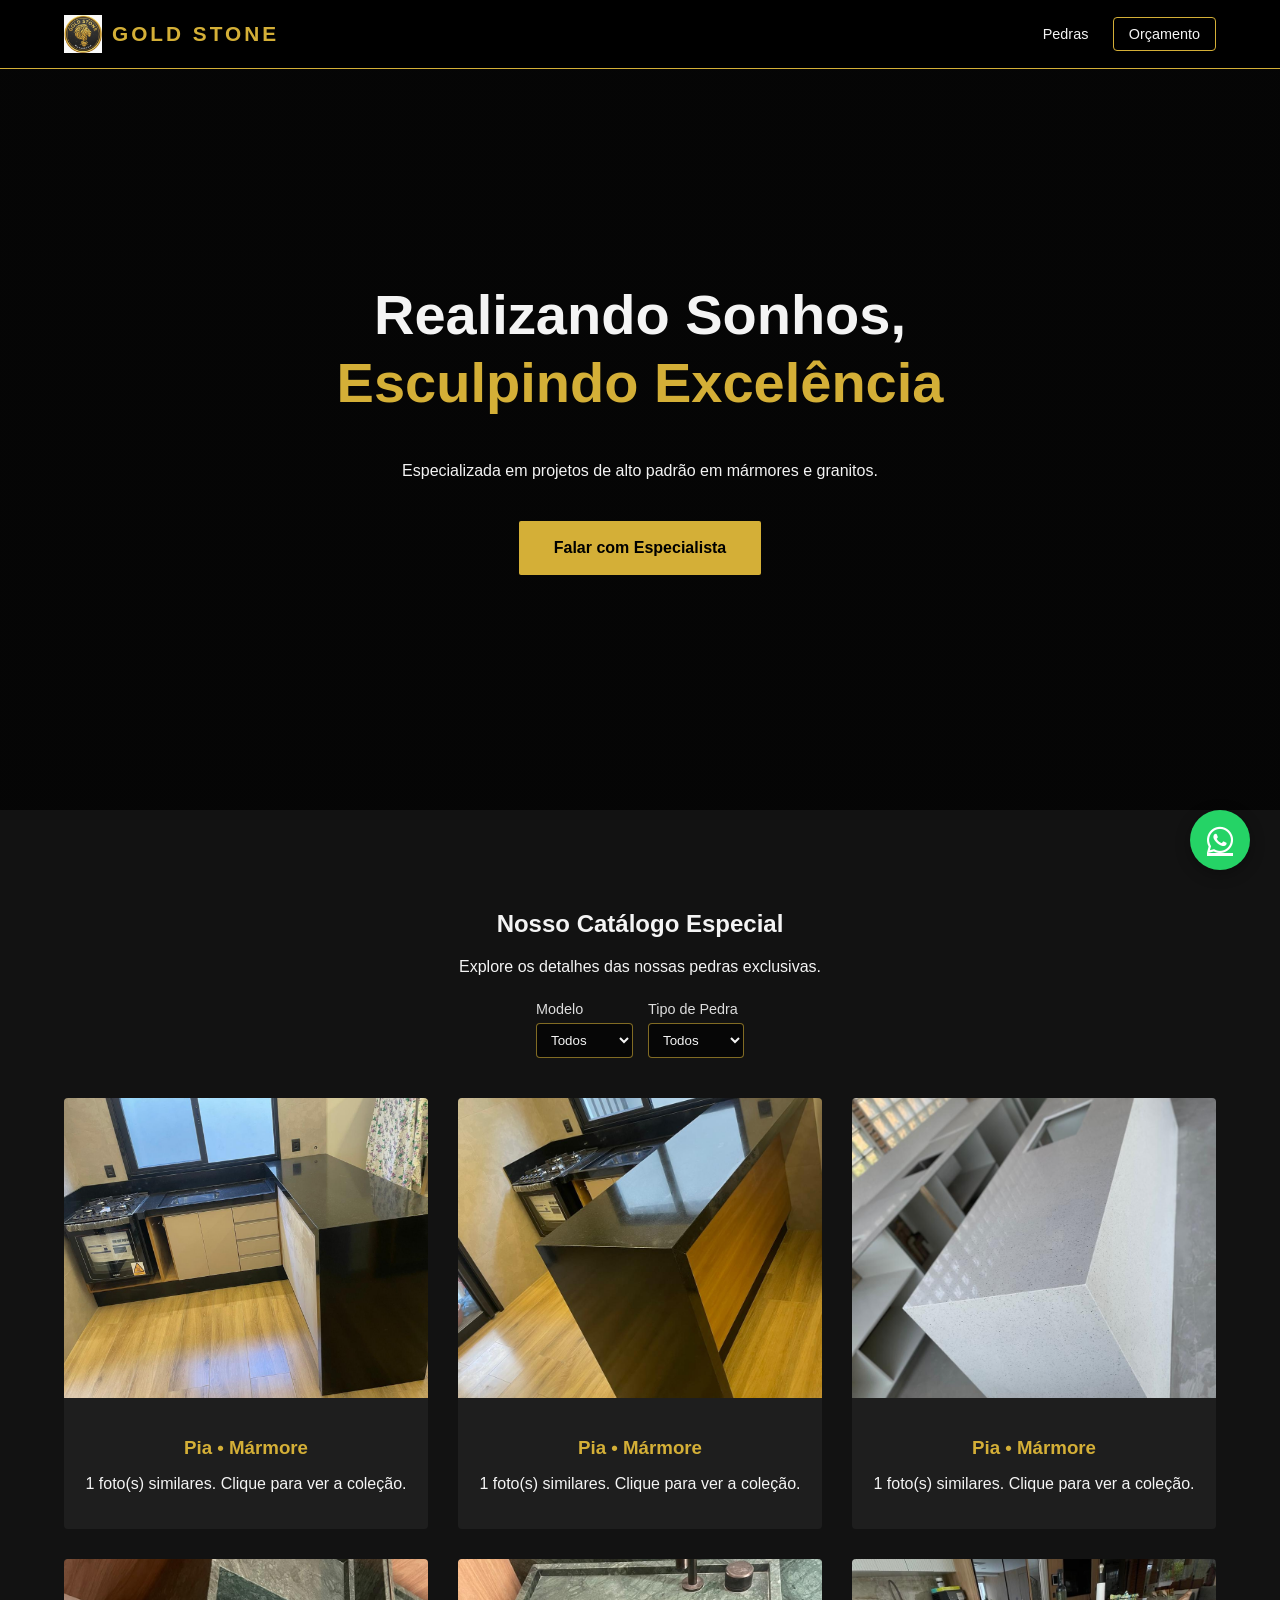
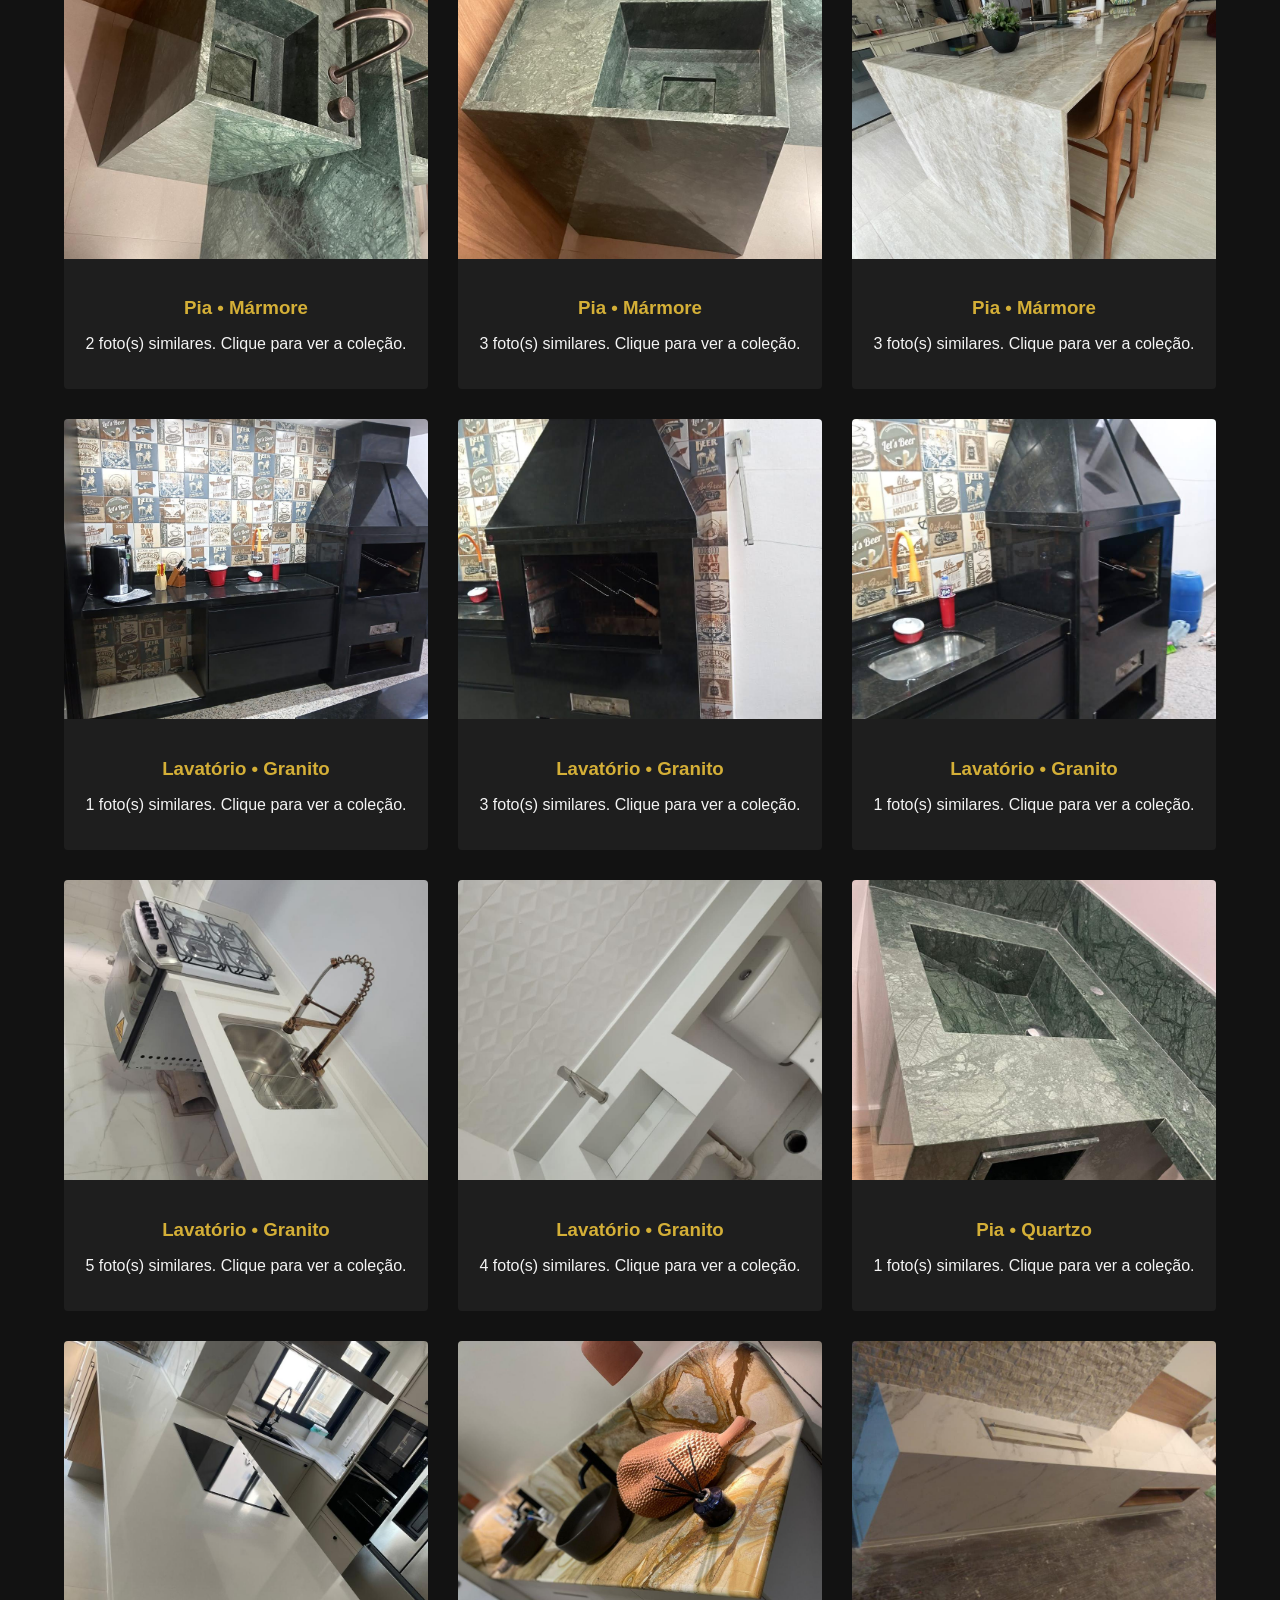
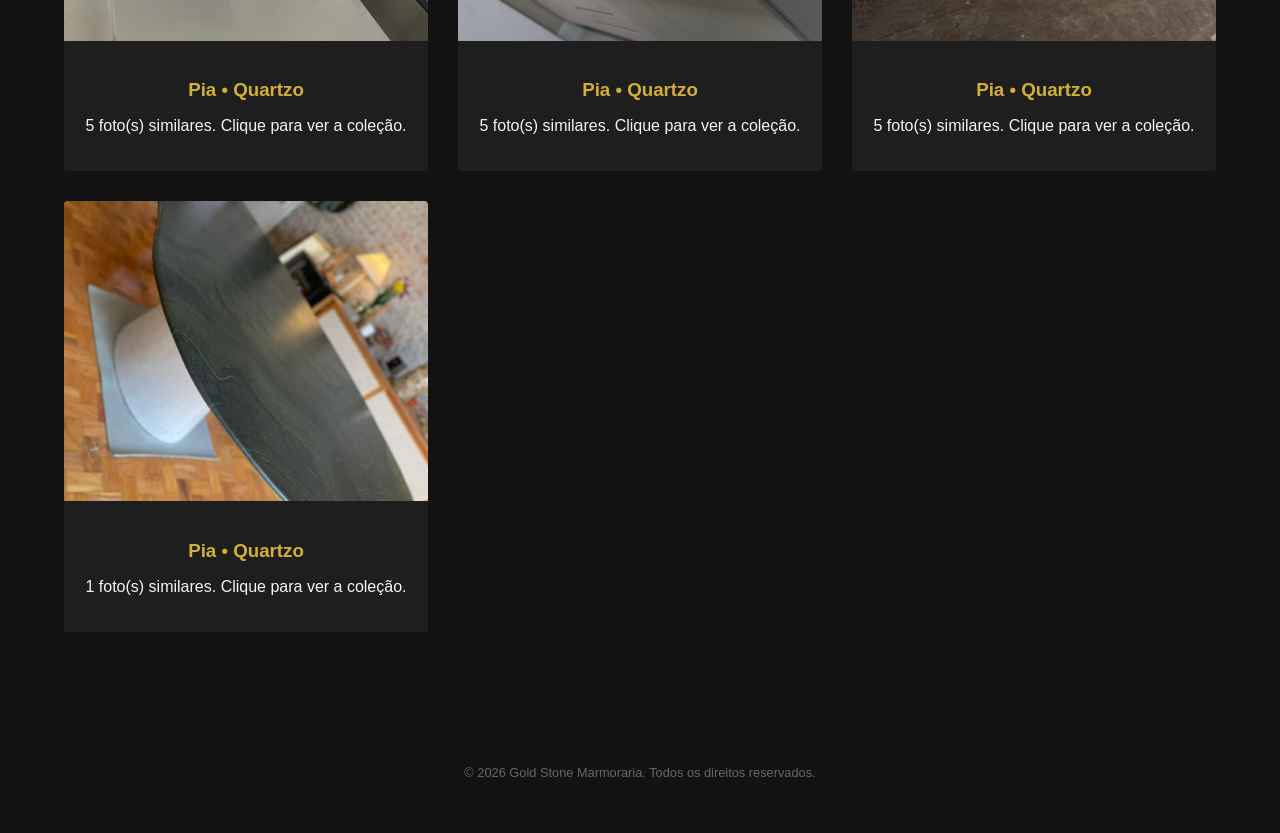
==== GoldStone/index.html @ 49646275 "Criação de site de marmoraria, catálogo e mensagem para o whatsapp" ====
<!DOCTYPE html>
<html lang="pt-br">
<head>
    <meta charset="UTF-8">
    <meta name="viewport" content="width=device-width, initial-scale=1.0">
    <title>Gold Stone Marmoraria | Alto Padrão</title>
    <link rel="stylesheet" href="https://cdnjs.cloudflare.com/ajax/libs/font-awesome/6.0.0/css/all.min.css">
    <link rel="stylesheet" href="style.css">
</head>
<body>

    <header>
        <div class="logo">
            <img src="Imagens/goldstone.png" alt="Gold Stone" />
            <span>GOLD STONE</span>
        </div>

        <button class="hamburger" aria-label="Abrir menu" aria-expanded="false" type="button">
            <span></span>
            <span></span>
            <span></span>
        </button>

        <nav>
            <a href="#catalogo">Pedras</a>
            <a href="https://wa.me/5511958402011" class="btn-contato">Orçamento</a>
        </nav>
    </header>

    <section class="hero">
        <div class="hero-content">
            <h1>Realizando Sonhos, <br><span>Esculpindo Excelência</span></h1>
            <p>Especializada em projetos de alto padrão em mármores e granitos.</p>
            <a href="https://wa.me/5511958402011" class="cta-button">Falar com Especialista</a>
        </div>
    </section>

    <section id="catalogo" class="gallery">
        <h2>Nosso Catálogo Especial</h2>
        <p>Explore os detalhes das nossas pedras exclusivas.</p>

        <div class="filters">
            <div class="filter-group">
                <label for="modelFilter">Modelo</label>
                <select id="modelFilter">
                    <option value="all">Todos</option>
                    <option value="pia">Pia</option>
                    <option value="lavatório">Lavatório</option>
                </select>
            </div>

            <div class="filter-group">
                <label for="stoneTypeFilter">Tipo de Pedra</label>
                <select id="stoneTypeFilter">
                    <option value="all">Todos</option>
                    <option value="mármore">Mármore</option>
                    <option value="granito">Granito</option>
                    <option value="quartzo">Quartzo</option>
                    <option value="outros">Outros</option>
                </select>
            </div>
        </div>

        <div class="grid" id="catalogGrid"></div>
    </section>

    <div class="modal" id="galleryModal" aria-hidden="true">
        <div class="modal-backdrop" data-close="true"></div>
        <div class="modal-content">
            <button class="modal-close" type="button" aria-label="Fechar">×</button>
            <button class="modal-nav modal-prev" type="button" aria-label="Anterior">‹</button>
            <img id="modalImage" src="" alt="">
            <button class="modal-nav modal-next" type="button" aria-label="Próxima">›</button>
            <div class="modal-caption" id="modalCaption"></div>
        </div>
    </div>

    <a href="https://wa.me/5511958402011" class="whatsapp-float" target="_blank">
        <i class="fab fa-whatsapp"></i>
    </a>

    <footer>
        <p>&copy; 2026 Gold Stone Marmoraria. Todos os direitos reservados.</p>
    </footer>

    <script src="script.js"></script>
</body>
</html>
---- GoldStone/style.css ----
:root {
    --gold: #D4AF37;
    --dark: #121212;
    --light: #f4f4f4;
    --gray: #1e1e1e;
}

body {
    margin: 0;
    font-family: 'Helvetica Neue', Arial, sans-serif;
    background-color: var(--dark);
    color: var(--light);
    scroll-behavior: smooth;
}

/* Header */
header {
    padding: 15px 5%;
    display: flex;
    justify-content: space-between;
    align-items: center;
    background: rgba(0, 0, 0, 0.95);
    position: fixed;
    width: 90%;
    z-index: 1000;
    border-bottom: 1px solid var(--gold);
}

.logo {
    display: flex;
    align-items: center;
    gap: 10px;
    font-weight: bold;
    color: var(--gold);
}

.logo img {
    height: 38px;
    width: auto;
    object-fit: contain;
}

.logo span {
    font-size: 1.3rem;
    letter-spacing: 3px;
}

nav a {
    color: var(--light);
    text-decoration: none;
    margin-left: 20px;
    font-size: 0.9rem;
    transition: 0.3s;
}

.hamburger {
    display: none;
    background: transparent;
    border: none;
    cursor: pointer;
    padding: 6px;
    margin-left: 20px;
}

.hamburger span {
    display: block;
    width: 22px;
    height: 2px;
    margin: 4px 0;
    background: var(--light);
    border-radius: 2px;
    transition: transform 0.3s ease, opacity 0.3s ease;
}

header.nav-open .hamburger span:nth-child(1) {
    transform: translateY(6px) rotate(45deg);
}

header.nav-open .hamburger span:nth-child(2) {
    opacity: 0;
}

header.nav-open .hamburger span:nth-child(3) {
    transform: translateY(-6px) rotate(-45deg);
}

.btn-contato {
    border: 1px solid var(--gold);
    padding: 8px 15px;
    border-radius: 4px;
}

.btn-contato:hover {
    background: var(--gold);
    color: black;
}

/* Hero Section */
.hero {
    height: 90vh;
    background: linear-gradient(rgba(0,0,0,0.7), rgba(0,0,0,0.7)), url('https://images.unsplash.com/photo-1600585154340-be6161a56a0c?auto=format&fit=crop&w=1350&q=80');
    background-size: cover;
    background-position: center;
    display: flex;
    align-items: center;
    justify-content: center;
    text-align: center;
}

.hero h1 {
    font-size: 3.5rem;
    line-height: 1.2;
}

.hero h1 span {
    color: var(--gold);
}

.cta-button {
    display: inline-block;
    background: var(--gold);
    color: black;
    padding: 18px 35px;
    text-decoration: none;
    font-weight: bold;
    margin-top: 25px;
    border-radius: 2px;
    transition: 0.4s;
}

.cta-button:hover {
    letter-spacing: 1px;
    box-shadow: 0 0 20px rgba(212, 175, 55, 0.4);
}

/* Galeria com Zoom */
.gallery {
    padding: 80px 5%;
    text-align: center;
}

.filters {
    display: flex;
    flex-wrap: wrap;
    gap: 15px;
    justify-content: center;
    margin-top: 25px;
}

.filter-group {
    display: flex;
    flex-direction: column;
    align-items: flex-start;
    color: #ddd;
    font-size: 0.9rem;
}

.filter-group label {
    margin-bottom: 6px;
}

.filter-group select {
    padding: 8px 10px;
    border-radius: 4px;
    border: 1px solid rgba(212, 175, 55, 0.6);
    background: rgba(0,0,0,0.65);
    color: var(--light);
}

.grid {
    display: grid;
    grid-template-columns: repeat(auto-fit, minmax(280px, 1fr));
    gap: 30px;
    margin-top: 40px;
}

.stone-card {
    background: var(--gray);
    border-radius: 4px;
    overflow: hidden;
    transition: 0.3s;
    cursor: pointer;
}

.zoom-container {
    overflow: hidden;
    height: 300px;
}

/* Modal de galeria */
.modal {
    position: fixed;
    inset: 0;
    display: none;
    align-items: center;
    justify-content: center;
    z-index: 2000;
}

.modal.open {
    display: flex;
}

.modal-backdrop {
    position: absolute;
    inset: 0;
    background: rgba(0,0,0,0.8);
}

.modal-content {
    position: relative;
    max-width: 90vw;
    max-height: 90vh;
    background: rgba(0,0,0,0.85);
    border-radius: 8px;
    box-shadow: 0 0 40px rgba(0,0,0,0.8);
    padding: 20px;
    display: flex;
    flex-direction: column;
    align-items: center;
    gap: 12px;
    z-index: 1;
}

.modal-close {
    position: absolute;
    top: 12px;
    right: 12px;
    background: transparent;
    border: none;
    font-size: 2.4rem;
    color: rgba(255,255,255,0.9);
    cursor: pointer;
}

.modal-nav {
    position: absolute;
    top: 50%;
    transform: translateY(-50%);
    background: rgba(0,0,0,0.55);
    border: none;
    color: white;
    font-size: 2.4rem;
    width: 42px;
    height: 42px;
    border-radius: 50%;
    cursor: pointer;
    display: flex;
    align-items: center;
    justify-content: center;
}

.modal-prev {
    left: 14px;
}

.modal-next {
    right: 14px;
}

.modal img {
    max-width: 100%;
    max-height: 70vh;
    border-radius: 6px;
    object-fit: contain;
}

.modal-caption {
    color: rgba(255,255,255,0.85);
    font-size: 0.95rem;
    text-align: center;
    max-width: 90vw;
}

.zoom-container img {
    width: 100%;
    height: 100%;
    object-fit: cover;
    transition: transform 0.6s ease;
}

.stone-card:hover .zoom-container img {
    transform: scale(1.4);
}

.stone-info {
    padding: 20px;
}

.stone-info h3 {
    color: var(--gold);
    margin-bottom: 10px;
}

/* WhatsApp Float */
.whatsapp-float {
    position: fixed;
    bottom: 30px;
    right: 30px;
    background: #25d366;
    color: white;
    width: 60px;
    height: 60px;
    border-radius: 50%;
    display: flex;
    justify-content: center;
    align-items: center;
    font-size: 30px;
    box-shadow: 0 4px 15px rgba(0,0,0,0.3);
    z-index: 1000;
}

footer {
    padding: 40px;
    text-align: center;
    font-size: 0.8rem;
    color: #666;
}

/* Responsividade */
@media (max-width: 900px) {
    header {
        width: 100%;
        padding: 12px 5%;
    }

    nav {
        display: none;
        flex-direction: column;
        align-items: flex-end;
        gap: 10px;
        width: 100%;
        margin-top: 12px;
    }

    header.nav-open nav {
        display: flex;
    }

    .hero h1 {
        font-size: 2.4rem;
    }

    .hero p {
        font-size: 1rem;
    }

    .cta-button {
        padding: 14px 28px;
    }

    .filters {
        flex-direction: column;
        align-items: stretch;
    }

    .grid {
        grid-template-columns: 1fr;
    }

    .hamburger {
        display: block;
    }
}

@media (max-width: 500px) {
    header {
        padding: 10px 4%;
    }

    .logo span {
        font-size: 1.1rem;
    }

    .hero h1 {
        font-size: 2rem;
    }

    .hero p {
        font-size: 0.95rem;
    }

    .cta-button {
        padding: 12px 22px;
        font-size: 0.95rem;
    }

    .modal-content {
        padding: 14px;
        gap: 8px;
    }

    .modal img {
        max-height: 60vh;
    }

    .whatsapp-float {
        width: 50px;
        height: 50px;
        font-size: 26px;
        bottom: 20px;
        right: 20px;
    }
}
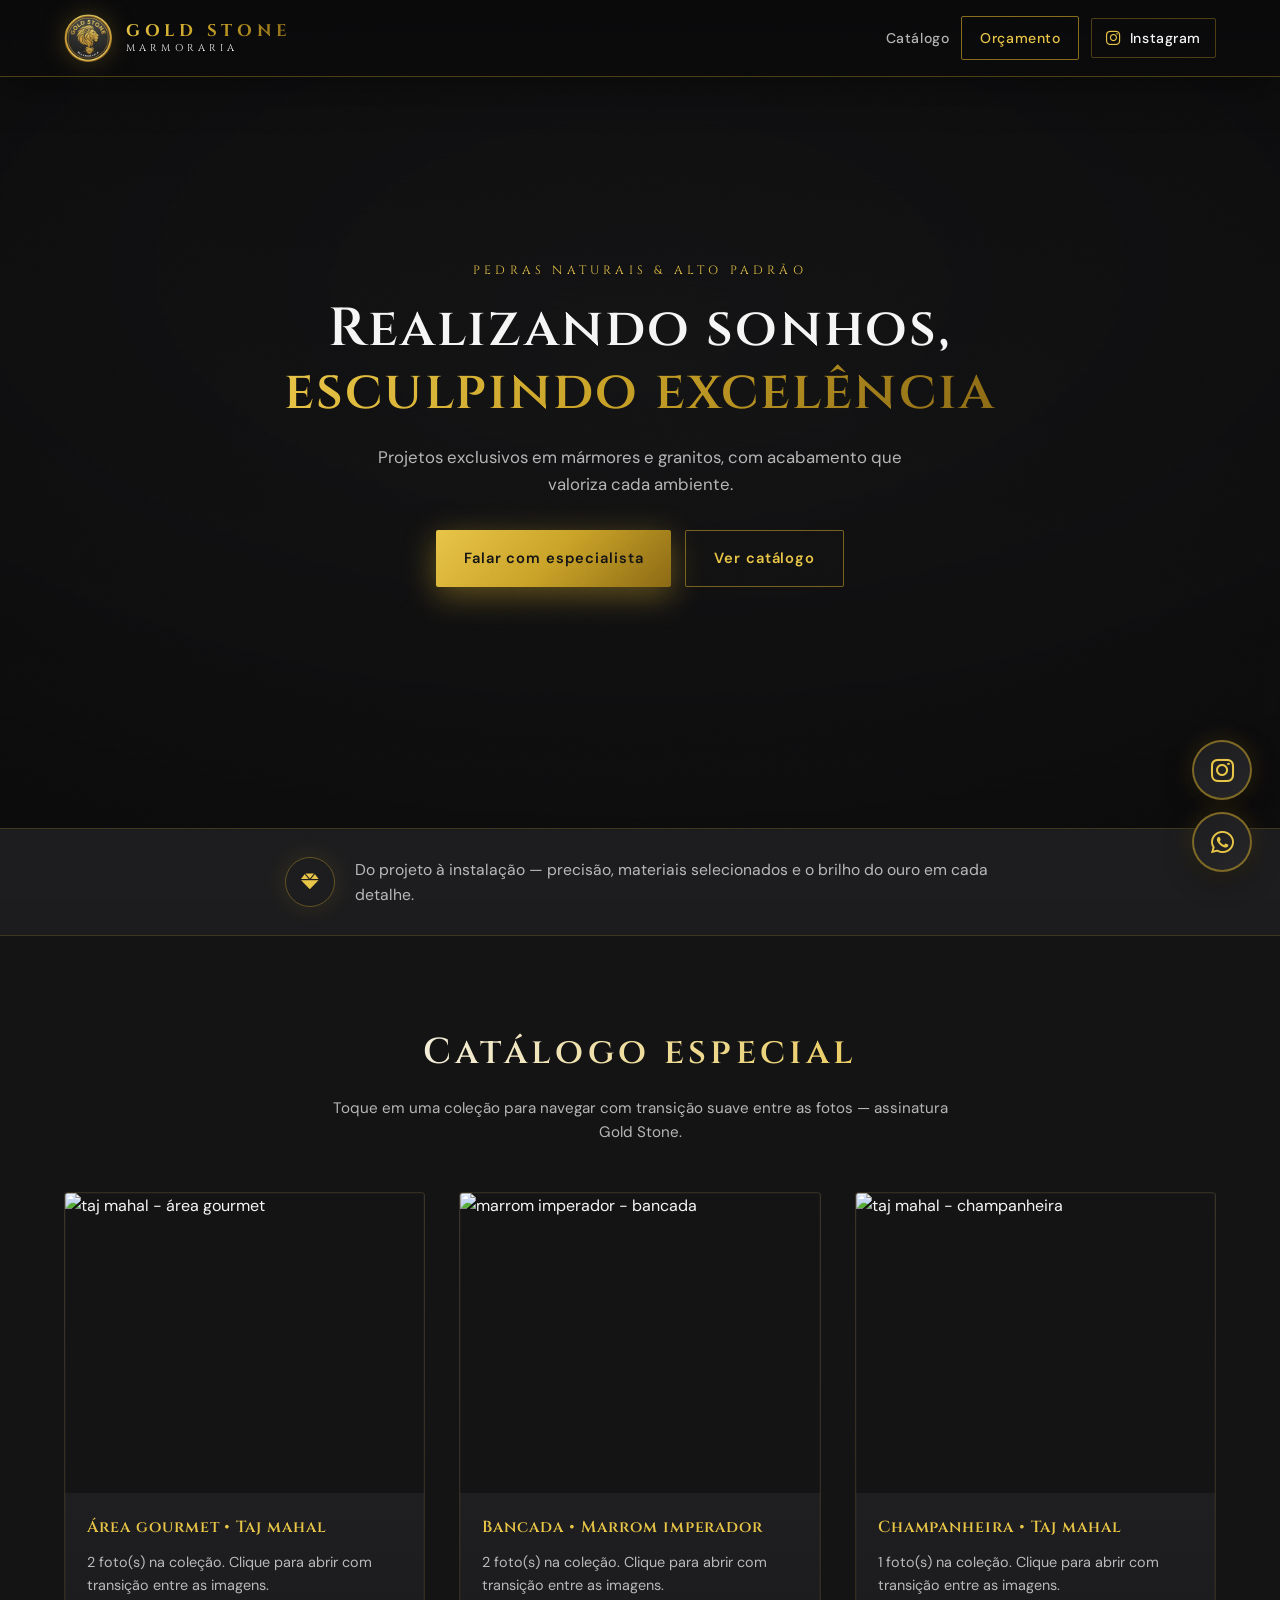
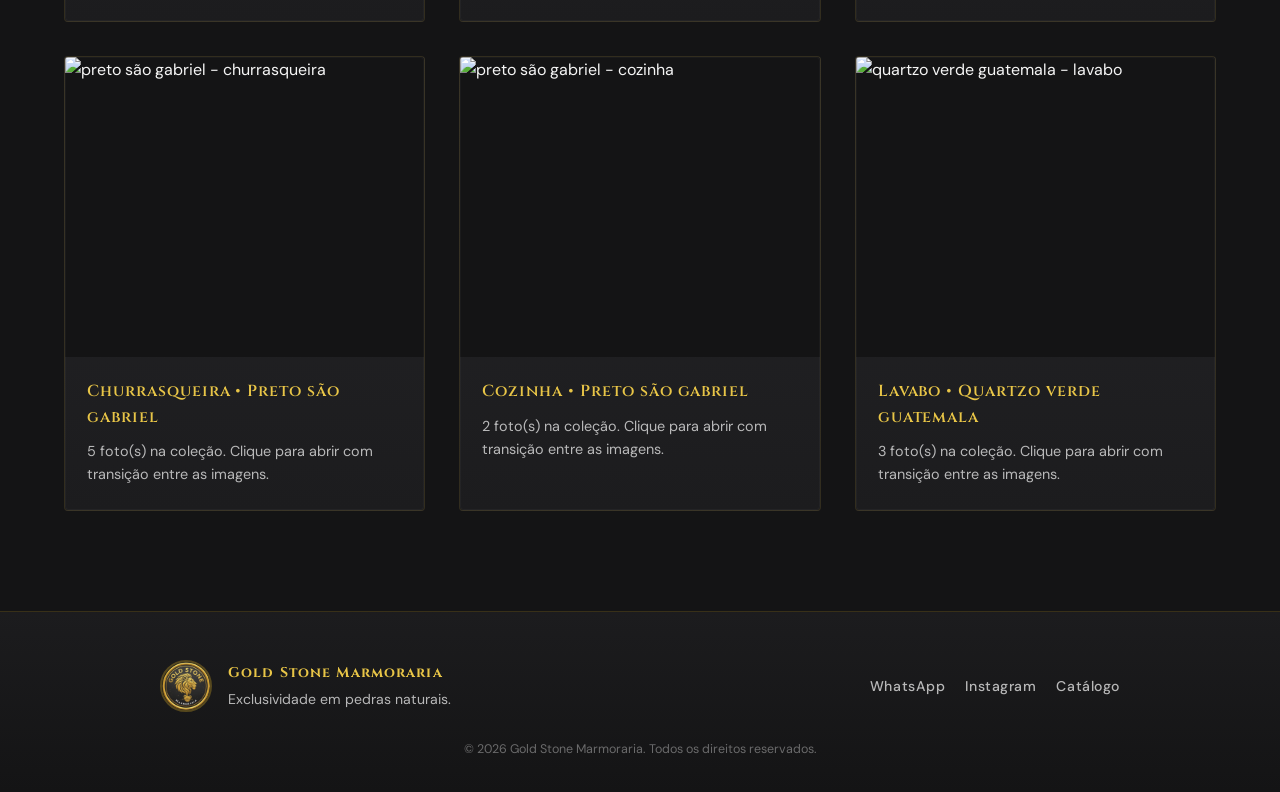
==== commit 20c7ab41: "update" ====
--- a/GoldStone/index.html
+++ b/GoldStone/index.html
@@ -4,63 +4,68 @@
     <meta charset="UTF-8">
     <meta name="viewport" content="width=device-width, initial-scale=1.0">
     <title>Gold Stone Marmoraria | Alto Padrão</title>
+    <link rel="preconnect" href="https://fonts.googleapis.com">
+    <link rel="preconnect" href="https://fonts.gstatic.com" crossorigin>
+    <link href="https://fonts.googleapis.com/css2?family=Cinzel:wght@400;600;700&family=DM+Sans:ital,opsz,wght@0,9..40,400;0,9..40,500;0,9..40,600;1,9..40,400&display=swap" rel="stylesheet">
     <link rel="stylesheet" href="https://cdnjs.cloudflare.com/ajax/libs/font-awesome/6.0.0/css/all.min.css">
     <link rel="stylesheet" href="style.css">
 </head>
 <body>
 
+    <div class="site-grain" aria-hidden="true"></div>
+
     <header>
         <div class="logo">
-            <img src="Imagens/goldstone.png" alt="Gold Stone" />
-            <span>GOLD STONE</span>
+            <img src="Imagens/goldstone.png" alt="Gold Stone Marmoraria" />
+            <div class="logo-text">
+                <span class="logo-title">GOLD STONE</span>
+                <span class="logo-sub">MARMORARIA</span>
+            </div>
         </div>
 
         <button class="hamburger" aria-label="Abrir menu" aria-expanded="false" type="button">
             <span></span>
             <span></span>
             <span></span>
-        </button>
+        </button>   
 
         <nav>
-            <a href="#catalogo">Pedras</a>
+            <a href="#catalogo">Catálogo</a>
             <a href="https://wa.me/5511958402011" class="btn-contato">Orçamento</a>
+            <a href="" class="nav-instagram" id="instagramNav" target="_blank" rel="noopener noreferrer" aria-label="Instagram Gold Stone">
+                <i class="fab fa-instagram" aria-hidden="true"></i>
+                <span>Instagram</span>
+            </a>
         </nav>
     </header>
 
-    <section class="hero">
+    <section class="hero" aria-label="Apresentação">
+        <div class="hero-slides" id="heroSlides" aria-hidden="true"></div>
+        <div class="hero-vignette"></div>
+        <div class="hero-gold-sweep" aria-hidden="true"></div>
         <div class="hero-content">
-            <h1>Realizando Sonhos, <br><span>Esculpindo Excelência</span></h1>
-            <p>Especializada em projetos de alto padrão em mármores e granitos.</p>
-            <a href="https://wa.me/5511958402011" class="cta-button">Falar com Especialista</a>
+            <p class="hero-eyebrow">Pedras naturais &amp; alto padrão</p>
+            <h1>Realizando sonhos, <br><span class="gold-text">esculpindo excelência</span></h1>
+            <p class="hero-lead">Projetos exclusivos em mármores e granitos, com acabamento que valoriza cada ambiente.</p>
+            <div class="hero-actions">
+                <a href="https://wa.me/5511958402011" class="cta-button cta-primary">Falar com especialista</a>
+                <a href="#catalogo" class="cta-button cta-ghost">Ver catálogo</a>
+            </div>
+        </div>
+    </section>
+
+    <section class="intro-strip">
+        <div class="intro-inner">
+            <span class="intro-icon" aria-hidden="true"><i class="fas fa-gem"></i></span>
+            <p>Do projeto à instalação — precisão, materiais selecionados e o brilho do ouro em cada detalhe.</p>
         </div>
     </section>
 
     <section id="catalogo" class="gallery">
-        <h2>Nosso Catálogo Especial</h2>
-        <p>Explore os detalhes das nossas pedras exclusivas.</p>
-
-        <div class="filters">
-            <div class="filter-group">
-                <label for="modelFilter">Modelo</label>
-                <select id="modelFilter">
-                    <option value="all">Todos</option>
-                    <option value="pia">Pia</option>
-                    <option value="lavatório">Lavatório</option>
-                </select>
-            </div>
-
-            <div class="filter-group">
-                <label for="stoneTypeFilter">Tipo de Pedra</label>
-                <select id="stoneTypeFilter">
-                    <option value="all">Todos</option>
-                    <option value="mármore">Mármore</option>
-                    <option value="granito">Granito</option>
-                    <option value="quartzo">Quartzo</option>
-                    <option value="outros">Outros</option>
-                </select>
-            </div>
+        <div class="section-head">
+            <h2>Catálogo especial</h2>
+            <p class="section-sub">Toque em uma coleção para navegar com transição suave entre as fotos — assinatura Gold Stone.</p>
         </div>
-
         <div class="grid" id="catalogGrid"></div>
     </section>
 
@@ -69,20 +74,43 @@
         <div class="modal-content">
             <button class="modal-close" type="button" aria-label="Fechar">×</button>
             <button class="modal-nav modal-prev" type="button" aria-label="Anterior">‹</button>
-            <img id="modalImage" src="" alt="">
+            <div class="modal-image-stack">
+                <img class="modal-layer is-visible" id="modalLayerA" src="" alt="">
+                <img class="modal-layer" id="modalLayerB" src="" alt="">
+            </div>
             <button class="modal-nav modal-next" type="button" aria-label="Próxima">›</button>
+            <div class="modal-progress" id="modalProgress" aria-hidden="true"></div>
             <div class="modal-caption" id="modalCaption"></div>
         </div>
     </div>
 
-    <a href="https://wa.me/5511958402011" class="whatsapp-float" target="_blank">
-        <i class="fab fa-whatsapp"></i>
-    </a>
+    <div class="social-float-stack" aria-label="Contato rápido">
+        <a href="" class="social-float instagram-float" id="instagramFloat" target="_blank" rel="noopener noreferrer" aria-label="Instagram Gold Stone Marmoraria">
+            <i class="fab fa-instagram"></i>
+        </a>
+        <a href="https://wa.me/5511958402011" class="social-float whatsapp-float" target="_blank" rel="noopener noreferrer" aria-label="WhatsApp Gold Stone">
+            <i class="fab fa-whatsapp"></i>
+        </a>
+    </div>
 
     <footer>
-        <p>&copy; 2026 Gold Stone Marmoraria. Todos os direitos reservados.</p>
+        <div class="footer-inner">
+            <div class="footer-brand">
+                <img src="Imagens/goldstone.png" alt="" width="48" height="48" class="footer-logo">
+                <div>
+                    <strong>Gold Stone Marmoraria</strong>
+                    <p>Exclusividade em pedras naturais.</p>
+                </div>
+            </div>
+            <div class="footer-links">
+                <a href="https://wa.me/5511958402011" target="_blank" rel="noopener noreferrer">WhatsApp</a>
+                <a href="" id="instagramFooter" target="_blank" rel="noopener noreferrer">Instagram</a>
+                <a href="#catalogo">Catálogo</a>
+            </div>
+        </div>
+        <p class="footer-copy">&copy; 2026 Gold Stone Marmoraria. Todos os direitos reservados.</p>
     </footer>
 
     <script src="script.js"></script>
 </body>
-</html>+</html>
--- a/GoldStone/style.css
+++ b/GoldStone/style.css
@@ -1,56 +1,132 @@
 :root {
-    --gold: #D4AF37;
-    --dark: #121212;
-    --light: #f4f4f4;
-    --gray: #1e1e1e;
+    --gold: #c9a227;
+    --gold-bright: #e8c547;
+    --gold-deep: #8b6914;
+    --gold-glow: rgba(201, 162, 39, 0.45);
+    --charcoal: #141415;
+    --charcoal-panel: #1c1c1e;
+    --charcoal-elevated: #252528;
+    --white: #f5f5f5;
+    --muted: rgba(245, 245, 245, 0.72);
+    --font-display: "Cinzel", Georgia, serif;
+    --font-body: "DM Sans", "Helvetica Neue", Arial, sans-serif;
+    --ease-out-expo: cubic-bezier(0.16, 1, 0.3, 1);
+    --transition-slow: 1.1s var(--ease-out-expo);
+    --transition-medium: 0.55s var(--ease-out-expo);
+}
+
+@media (prefers-reduced-motion: reduce) {
+    *,
+    *::before,
+    *::after {
+        animation-duration: 0.01ms !important;
+        animation-iteration-count: 1 !important;
+        transition-duration: 0.01ms !important;
+    }
+
+    .hero-slide {
+        animation: none !important;
+    }
 }
 
 body {
     margin: 0;
-    font-family: 'Helvetica Neue', Arial, sans-serif;
-    background-color: var(--dark);
-    color: var(--light);
+    font-family: var(--font-body);
+    background-color: var(--charcoal);
+    color: var(--white);
     scroll-behavior: smooth;
+    line-height: 1.6;
+}
+
+.site-grain {
+    pointer-events: none;
+    position: fixed;
+    inset: 0;
+    z-index: 9999;
+    opacity: 0.04;
+    background-image: url("data:image/svg+xml,%3Csvg viewBox='0 0 256 256' xmlns='http://www.w3.org/2000/svg'%3E%3Cfilter id='n'%3E%3CfeTurbulence type='fractalNoise' baseFrequency='0.85' numOctaves='4' stitchTiles='stitch'/%3E%3C/filter%3E%3Crect width='100%25' height='100%25' filter='url(%23n)'/%3E%3C/svg%3E");
+    mix-blend-mode: overlay;
 }
 
 /* Header */
 header {
-    padding: 15px 5%;
-    display: flex;
+    padding: 14px 5%;
+    display: flex;
+    flex-wrap: wrap;
     justify-content: space-between;
     align-items: center;
-    background: rgba(0, 0, 0, 0.95);
+    gap: 12px;
+    background: linear-gradient(180deg, rgba(10, 10, 11, 0.97) 0%, rgba(10, 10, 11, 0.88) 100%);
     position: fixed;
     width: 90%;
+    left: 0;
+    right: 0;
+    margin: 0 auto;
+    max-width: 1600px;
     z-index: 1000;
-    border-bottom: 1px solid var(--gold);
+    border-bottom: 1px solid rgba(201, 162, 39, 0.35);
+    box-shadow: 0 12px 40px rgba(0, 0, 0, 0.35);
+    backdrop-filter: blur(12px);
 }
 
 .logo {
     display: flex;
     align-items: center;
-    gap: 10px;
-    font-weight: bold;
-    color: var(--gold);
+    gap: 14px;
 }
 
 .logo img {
-    height: 38px;
+    height: 48px;
     width: auto;
     object-fit: contain;
-}
-
-.logo span {
-    font-size: 1.3rem;
-    letter-spacing: 3px;
+    filter: drop-shadow(0 0 12px rgba(201, 162, 39, 0.25));
+}
+
+.logo-text {
+    display: flex;
+    flex-direction: column;
+    line-height: 1.15;
+}
+
+.logo-title {
+    font-family: var(--font-display);
+    font-weight: 700;
+    font-size: 1.05rem;
+    letter-spacing: 0.28em;
+    background: linear-gradient(135deg, var(--gold-bright) 0%, var(--gold) 45%, var(--gold-deep) 100%);
+    -webkit-background-clip: text;
+    background-clip: text;
+    color: transparent;
+}
+
+.logo-sub {
+    font-family: var(--font-display);
+    font-size: 0.62rem;
+    letter-spacing: 0.42em;
+    color: var(--white);
+    font-weight: 400;
+    margin-top: 2px;
+}
+
+nav {
+    display: flex;
+    align-items: center;
+    flex-wrap: wrap;
+    gap: 8px 12px;
+    justify-content: flex-end;
 }
 
 nav a {
-    color: var(--light);
+    color: var(--muted);
     text-decoration: none;
-    margin-left: 20px;
-    font-size: 0.9rem;
-    transition: 0.3s;
+    font-size: 0.88rem;
+    font-weight: 500;
+    letter-spacing: 0.04em;
+    transition: color var(--transition-medium), letter-spacing var(--transition-medium);
+}
+
+nav a:hover {
+    color: var(--white);
 }
 
 .hamburger {
@@ -59,7 +135,7 @@
     border: none;
     cursor: pointer;
     padding: 6px;
-    margin-left: 20px;
+    margin-left: auto;
 }
 
 .hamburger span {
@@ -67,9 +143,9 @@
     width: 22px;
     height: 2px;
     margin: 4px 0;
-    background: var(--light);
+    background: linear-gradient(90deg, var(--gold-bright), var(--gold));
     border-radius: 2px;
-    transition: transform 0.3s ease, opacity 0.3s ease;
+    transition: transform 0.35s ease, opacity 0.35s ease;
 }
 
 header.nav-open .hamburger span:nth-child(1) {
@@ -85,236 +161,729 @@
 }
 
 .btn-contato {
-    border: 1px solid var(--gold);
-    padding: 8px 15px;
-    border-radius: 4px;
+    border: 1px solid rgba(201, 162, 39, 0.65);
+    padding: 10px 18px;
+    border-radius: 2px;
+    color: var(--gold-bright) !important;
+    position: relative;
+    overflow: hidden;
+}
+
+.btn-contato::after {
+    content: "";
+    position: absolute;
+    inset: 0;
+    background: linear-gradient(105deg, transparent 40%, rgba(232, 197, 71, 0.15) 50%, transparent 60%);
+    transform: translateX(-100%);
+    transition: transform 0.7s var(--ease-out-expo);
+}
+
+.btn-contato:hover::after {
+    transform: translateX(100%);
 }
 
 .btn-contato:hover {
-    background: var(--gold);
-    color: black;
-}
-
-/* Hero Section */
+    background: rgba(201, 162, 39, 0.12);
+    color: var(--white) !important;
+}
+
+.nav-instagram {
+    display: inline-flex;
+    align-items: center;
+    gap: 8px;
+    padding: 8px 14px;
+    border-radius: 2px;
+    border: 1px solid rgba(201, 162, 39, 0.35);
+    color: var(--white) !important;
+}
+
+.nav-instagram i {
+    color: var(--gold-bright);
+    font-size: 1.05rem;
+}
+
+.nav-instagram:hover {
+    border-color: var(--gold);
+    box-shadow: 0 0 24px var(--gold-glow);
+}
+
+/* Hero */
 .hero {
-    height: 90vh;
-    background: linear-gradient(rgba(0,0,0,0.7), rgba(0,0,0,0.7)), url('https://images.unsplash.com/photo-1600585154340-be6161a56a0c?auto=format&fit=crop&w=1350&q=80');
+    position: relative;
+    min-height: 92vh;
+    display: flex;
+    align-items: center;
+    justify-content: center;
+    text-align: center;
+    overflow: hidden;
+}
+
+.hero-slides {
+    position: absolute;
+    inset: 0;
+    z-index: 0;
+}
+
+.hero-slide {
+    position: absolute;
+    inset: 0;
     background-size: cover;
     background-position: center;
-    display: flex;
-    align-items: center;
-    justify-content: center;
+    opacity: 0;
+    transform: scale(1.08);
+    transition: opacity 1.35s var(--ease-out-expo), transform 10s linear;
+}
+
+.hero-slide.is-active {
+    opacity: 1;
+    transform: scale(1);
+    animation: heroKenBurns 14s ease-out forwards;
+}
+
+@keyframes heroKenBurns {
+    from {
+        transform: scale(1);
+    }
+    to {
+        transform: scale(1.06);
+    }
+}
+
+.hero-vignette {
+    position: absolute;
+    inset: 0;
+    z-index: 1;
+    background:
+        radial-gradient(ellipse 85% 70% at 50% 45%, transparent 0%, rgba(10, 10, 11, 0.5) 55%, rgba(10, 10, 11, 0.92) 100%),
+        linear-gradient(180deg, rgba(20, 20, 21, 0.55) 0%, rgba(20, 20, 21, 0.85) 100%);
+    pointer-events: none;
+}
+
+.hero-gold-sweep {
+    position: absolute;
+    inset: -20%;
+    z-index: 2;
+    background: linear-gradient(
+        105deg,
+        transparent 0%,
+        transparent 42%,
+        rgba(232, 197, 71, 0.07) 50%,
+        transparent 58%,
+        transparent 100%
+    );
+    background-size: 200% 100%;
+    animation: goldSweep 9s ease-in-out infinite;
+    pointer-events: none;
+    mix-blend-mode: soft-light;
+}
+
+@keyframes goldSweep {
+    0%, 100% {
+        background-position: 130% 0;
+    }
+    50% {
+        background-position: -30% 0;
+    }
+}
+
+.hero-content {
+    position: relative;
+    z-index: 3;
+    max-width: 900px;
+    padding: 100px 6% 80px;
+}
+
+.hero-eyebrow {
+    font-family: var(--font-display);
+    font-size: 0.75rem;
+    letter-spacing: 0.35em;
+    text-transform: uppercase;
+    color: var(--gold-bright);
+    margin: 0 0 18px;
+    opacity: 0;
+    animation: fadeUp 0.9s var(--ease-out-expo) 0.2s forwards;
+}
+
+.hero h1 {
+    font-family: var(--font-display);
+    font-size: clamp(2rem, 5vw, 3.35rem);
+    line-height: 1.18;
+    font-weight: 600;
+    margin: 0 0 20px;
+    letter-spacing: 0.04em;
+    opacity: 0;
+    animation: fadeUp 0.9s var(--ease-out-expo) 0.35s forwards;
+}
+
+.gold-text {
+    background: linear-gradient(120deg, var(--gold-bright) 0%, var(--gold) 45%, var(--gold-deep) 100%);
+    -webkit-background-clip: text;
+    background-clip: text;
+    color: transparent;
+}
+
+.hero-lead {
+    font-size: 1.05rem;
+    color: var(--muted);
+    max-width: 560px;
+    margin: 0 auto;
+    opacity: 0;
+    animation: fadeUp 0.9s var(--ease-out-expo) 0.5s forwards;
+}
+
+@keyframes fadeUp {
+    from {
+        opacity: 0;
+        transform: translateY(18px);
+    }
+    to {
+        opacity: 1;
+        transform: translateY(0);
+    }
+}
+
+.hero-actions {
+    display: flex;
+    flex-wrap: wrap;
+    gap: 14px;
+    justify-content: center;
+    margin-top: 32px;
+    opacity: 0;
+    animation: fadeUp 0.9s var(--ease-out-expo) 0.65s forwards;
+}
+
+.cta-button {
+    display: inline-flex;
+    align-items: center;
+    justify-content: center;
+    padding: 16px 28px;
+    text-decoration: none;
+    font-weight: 600;
+    font-size: 0.92rem;
+    letter-spacing: 0.06em;
+    border-radius: 2px;
+    transition: transform var(--transition-medium), box-shadow var(--transition-medium), letter-spacing var(--transition-medium);
+}
+
+.cta-primary {
+    background: linear-gradient(135deg, var(--gold-bright) 0%, var(--gold) 50%, var(--gold-deep) 100%);
+    color: var(--charcoal);
+    box-shadow: 0 8px 32px var(--gold-glow);
+}
+
+.cta-primary:hover {
+    transform: translateY(-2px);
+    letter-spacing: 0.09em;
+    box-shadow: 0 12px 40px rgba(201, 162, 39, 0.55);
+}
+
+.cta-ghost {
+    border: 1px solid rgba(201, 162, 39, 0.55);
+    color: var(--gold-bright);
+    background: rgba(20, 20, 21, 0.4);
+    backdrop-filter: blur(6px);
+}
+
+.cta-ghost:hover {
+    border-color: var(--gold-bright);
+    background: rgba(201, 162, 39, 0.1);
+    color: var(--white);
+}
+
+.intro-strip {
+    background: var(--charcoal-panel);
+    border-top: 1px solid rgba(201, 162, 39, 0.2);
+    border-bottom: 1px solid rgba(201, 162, 39, 0.2);
+    padding: 28px 5%;
+}
+
+.intro-inner {
+    max-width: 920px;
+    margin: 0 auto;
+    display: flex;
+    align-items: center;
+    gap: 20px;
+    justify-content: center;
+    text-align: left;
+}
+
+.intro-icon {
+    flex-shrink: 0;
+    width: 48px;
+    height: 48px;
+    display: flex;
+    align-items: center;
+    justify-content: center;
+    border-radius: 50%;
+    border: 1px solid rgba(201, 162, 39, 0.4);
+    color: var(--gold-bright);
+    font-size: 1.1rem;
+    box-shadow: 0 0 24px rgba(201, 162, 39, 0.15);
+}
+
+.intro-inner p {
+    margin: 0;
+    color: var(--muted);
+    font-size: 0.98rem;
+    max-width: 640px;
+}
+
+/* Gallery */
+.gallery {
+    padding: 88px 5% 100px;
+    position: relative;
+}
+
+.section-head {
     text-align: center;
-}
-
-.hero h1 {
-    font-size: 3.5rem;
-    line-height: 1.2;
-}
-
-.hero h1 span {
-    color: var(--gold);
-}
-
-.cta-button {
-    display: inline-block;
-    background: var(--gold);
-    color: black;
-    padding: 18px 35px;
-    text-decoration: none;
-    font-weight: bold;
-    margin-top: 25px;
-    border-radius: 2px;
-    transition: 0.4s;
-}
-
-.cta-button:hover {
-    letter-spacing: 1px;
-    box-shadow: 0 0 20px rgba(212, 175, 55, 0.4);
-}
-
-/* Galeria com Zoom */
-.gallery {
-    padding: 80px 5%;
-    text-align: center;
-}
-
-.filters {
-    display: flex;
-    flex-wrap: wrap;
-    gap: 15px;
-    justify-content: center;
-    margin-top: 25px;
-}
-
-.filter-group {
-    display: flex;
-    flex-direction: column;
-    align-items: flex-start;
-    color: #ddd;
-    font-size: 0.9rem;
-}
-
-.filter-group label {
-    margin-bottom: 6px;
-}
-
-.filter-group select {
-    padding: 8px 10px;
-    border-radius: 4px;
-    border: 1px solid rgba(212, 175, 55, 0.6);
-    background: rgba(0,0,0,0.65);
-    color: var(--light);
+    max-width: 640px;
+    margin: 0 auto 48px;
+}
+
+.section-head h2 {
+    font-family: var(--font-display);
+    font-size: clamp(1.75rem, 3.5vw, 2.25rem);
+    font-weight: 600;
+    letter-spacing: 0.12em;
+    margin: 0 0 14px;
+    background: linear-gradient(90deg, var(--white) 0%, var(--gold-bright) 50%, var(--white) 100%);
+    background-size: 200% auto;
+    -webkit-background-clip: text;
+    background-clip: text;
+    color: transparent;
+    animation: titleShine 8s linear infinite;
+}
+
+@keyframes titleShine {
+    0% {
+        background-position: 0% center;
+    }
+    100% {
+        background-position: 200% center;
+    }
+}
+
+.section-sub {
+    margin: 0;
+    color: var(--muted);
+    font-size: 0.95rem;
 }
 
 .grid {
     display: grid;
     grid-template-columns: repeat(auto-fit, minmax(280px, 1fr));
-    gap: 30px;
-    margin-top: 40px;
+    gap: clamp(24px, 3vw, 34px);
 }
 
 .stone-card {
-    background: var(--gray);
+    background: linear-gradient(180deg, var(--charcoal-elevated) 0%, var(--charcoal-panel) 100%);
     border-radius: 4px;
     overflow: hidden;
-    transition: 0.3s;
+    transition: transform var(--transition-medium), box-shadow var(--transition-medium);
     cursor: pointer;
+    border: 1px solid rgba(201, 162, 39, 0.12);
+    position: relative;
+}
+
+.stone-card::before {
+    content: "";
+    position: absolute;
+    inset: 0;
+    border-radius: inherit;
+    pointer-events: none;
+    box-shadow: inset 0 0 0 1px rgba(255, 255, 255, 0.03);
+    z-index: 2;
+}
+
+.stone-card:hover {
+    transform: translateY(-6px);
+    box-shadow: 0 24px 60px rgba(0, 0, 0, 0.45), 0 0 0 1px rgba(201, 162, 39, 0.25);
 }
 
 .zoom-container {
+    position: relative;
+    height: 300px;
     overflow: hidden;
-    height: 300px;
-}
-
-/* Modal de galeria */
-.modal {
-    position: fixed;
-    inset: 0;
-    display: none;
-    align-items: center;
-    justify-content: center;
-    z-index: 2000;
-}
-
-.modal.open {
-    display: flex;
-}
-
-.modal-backdrop {
-    position: absolute;
-    inset: 0;
-    background: rgba(0,0,0,0.8);
-}
-
-.modal-content {
-    position: relative;
-    max-width: 90vw;
-    max-height: 90vh;
-    background: rgba(0,0,0,0.85);
-    border-radius: 8px;
-    box-shadow: 0 0 40px rgba(0,0,0,0.8);
-    padding: 20px;
-    display: flex;
-    flex-direction: column;
-    align-items: center;
-    gap: 12px;
-    z-index: 1;
-}
-
-.modal-close {
-    position: absolute;
-    top: 12px;
-    right: 12px;
-    background: transparent;
-    border: none;
-    font-size: 2.4rem;
-    color: rgba(255,255,255,0.9);
-    cursor: pointer;
-}
-
-.modal-nav {
-    position: absolute;
-    top: 50%;
-    transform: translateY(-50%);
-    background: rgba(0,0,0,0.55);
-    border: none;
-    color: white;
-    font-size: 2.4rem;
-    width: 42px;
-    height: 42px;
-    border-radius: 50%;
-    cursor: pointer;
-    display: flex;
-    align-items: center;
-    justify-content: center;
-}
-
-.modal-prev {
-    left: 14px;
-}
-
-.modal-next {
-    right: 14px;
-}
-
-.modal img {
-    max-width: 100%;
-    max-height: 70vh;
-    border-radius: 6px;
-    object-fit: contain;
-}
-
-.modal-caption {
-    color: rgba(255,255,255,0.85);
-    font-size: 0.95rem;
-    text-align: center;
-    max-width: 90vw;
-}
-
-.zoom-container img {
+    background: var(--charcoal);
+}
+
+.card-slide-stack {
+    position: absolute;
+    inset: 0;
+}
+
+.card-slide {
+    position: absolute;
+    inset: 0;
     width: 100%;
     height: 100%;
     object-fit: cover;
-    transition: transform 0.6s ease;
-}
-
-.stone-card:hover .zoom-container img {
-    transform: scale(1.4);
+    opacity: 0;
+    transform: scale(1.04);
+    transition:
+        opacity 1s var(--ease-out-expo),
+        transform 6s linear,
+        filter 1s var(--ease-out-expo);
+    filter: brightness(0.92);
+}
+
+.card-slide.is-visible {
+    opacity: 1;
+    transform: scale(1);
+    filter: brightness(1);
+    z-index: 1;
+}
+
+.card-slide.is-exit {
+    opacity: 0;
+    transform: scale(1.02);
+    filter: brightness(0.85) blur(2px);
+    z-index: 0;
+}
+
+.stone-card:hover .card-slide.is-visible {
+    transform: scale(1.08);
+}
+
+.card-shimmer {
+    position: absolute;
+    inset: 0;
+    z-index: 3;
+    pointer-events: none;
+    background: linear-gradient(
+        120deg,
+        transparent 35%,
+        rgba(232, 197, 71, 0.12) 50%,
+        transparent 65%
+    );
+    transform: translateX(-100%);
+    opacity: 0;
+}
+
+.stone-card:hover .card-shimmer {
+    opacity: 1;
+    animation: cardShimmer 1.2s var(--ease-out-expo) forwards;
+}
+
+@keyframes cardShimmer {
+    to {
+        transform: translateX(100%);
+    }
 }
 
 .stone-info {
-    padding: 20px;
+    padding: 22px 22px 24px;
+    position: relative;
+    z-index: 1;
 }
 
 .stone-info h3 {
-    color: var(--gold);
-    margin-bottom: 10px;
-}
-
-/* WhatsApp Float */
+    font-family: var(--font-display);
+    color: var(--gold-bright);
+    margin: 0 0 10px;
+    font-size: 1rem;
+    font-weight: 600;
+    letter-spacing: 0.06em;
+}
+
+.stone-info p {
+    margin: 0;
+    color: var(--muted);
+    font-size: 0.9rem;
+}
+
+/* Modal */
+.modal {
+    position: fixed;
+    inset: 0;
+    display: none;
+    align-items: center;
+    justify-content: center;
+    z-index: 2000;
+}
+
+.modal.open {
+    display: flex;
+}
+
+.modal-backdrop {
+    position: absolute;
+    inset: 0;
+    background: rgba(8, 8, 9, 0.88);
+    backdrop-filter: blur(8px);
+    opacity: 0;
+    animation: backdropIn 0.45s var(--ease-out-expo) forwards;
+}
+
+@keyframes backdropIn {
+    to {
+        opacity: 1;
+    }
+}
+
+.modal-content {
+    position: relative;
+    max-width: min(92vw, 1100px);
+    max-height: 92vh;
+    background: linear-gradient(160deg, rgba(28, 28, 30, 0.96) 0%, rgba(20, 20, 21, 0.98) 100%);
+    border-radius: 6px;
+    border: 1px solid rgba(201, 162, 39, 0.28);
+    box-shadow: 0 0 0 1px rgba(255, 255, 255, 0.04), 0 28px 80px rgba(0, 0, 0, 0.65), 0 0 60px rgba(201, 162, 39, 0.08);
+    padding: 24px 20px 20px;
+    display: flex;
+    flex-direction: column;
+    align-items: center;
+    gap: 14px;
+    z-index: 1;
+}
+
+.modal-close {
+    position: absolute;
+    top: 10px;
+    right: 12px;
+    background: rgba(0, 0, 0, 0.35);
+    border: 1px solid rgba(201, 162, 39, 0.25);
+    width: 40px;
+    height: 40px;
+    border-radius: 50%;
+    font-size: 1.5rem;
+    line-height: 1;
+    color: rgba(255, 255, 255, 0.92);
+    cursor: pointer;
+    display: flex;
+    align-items: center;
+    justify-content: center;
+    transition: background var(--transition-medium), color var(--transition-medium);
+}
+
+.modal-close:hover {
+    background: rgba(201, 162, 39, 0.2);
+    color: var(--gold-bright);
+}
+
+.modal-nav {
+    position: absolute;
+    top: 50%;
+    transform: translateY(-50%);
+    background: rgba(20, 20, 21, 0.75);
+    border: 1px solid rgba(201, 162, 39, 0.35);
+    color: var(--gold-bright);
+    font-size: 1.8rem;
+    width: 44px;
+    height: 44px;
+    border-radius: 50%;
+    cursor: pointer;
+    display: flex;
+    align-items: center;
+    justify-content: center;
+    transition: background var(--transition-medium), box-shadow var(--transition-medium);
+    z-index: 4;
+}
+
+.modal-nav:hover {
+    background: rgba(201, 162, 39, 0.18);
+    box-shadow: 0 0 20px var(--gold-glow);
+}
+
+.modal-prev {
+    left: 10px;
+}
+
+.modal-next {
+    right: 10px;
+}
+
+.modal-image-stack {
+    position: relative;
+    width: 100%;
+    min-height: min(62vh, 560px);
+    display: flex;
+    align-items: center;
+    justify-content: center;
+}
+
+.modal-layer {
+    max-width: 100%;
+    max-height: min(62vh, 560px);
+    width: auto;
+    height: auto;
+    object-fit: contain;
+    border-radius: 4px;
+    position: absolute;
+    left: 50%;
+    top: 50%;
+    transform: translate(-50%, -50%);
+    opacity: 0;
+    filter: blur(10px) brightness(0.85);
+    transition:
+        opacity 0.55s var(--ease-out-expo),
+        filter 0.55s var(--ease-out-expo),
+        transform 0.55s var(--ease-out-expo);
+    pointer-events: none;
+}
+
+.modal-layer.is-visible {
+    opacity: 1;
+    filter: blur(0) brightness(1);
+    transform: translate(-50%, -50%) scale(1);
+    z-index: 2;
+    pointer-events: auto;
+}
+
+.modal-layer.is-to-back {
+    opacity: 0;
+    filter: blur(8px) brightness(0.75);
+    transform: translate(-50%, -50%) scale(0.98);
+    z-index: 1;
+}
+
+.modal-progress {
+    display: flex;
+    gap: 6px;
+    flex-wrap: wrap;
+    justify-content: center;
+    max-width: 100%;
+}
+
+.modal-progress-dot {
+    width: 6px;
+    height: 6px;
+    border-radius: 50%;
+    background: rgba(255, 255, 255, 0.2);
+    border: 1px solid rgba(201, 162, 39, 0.25);
+    transition: transform 0.35s var(--ease-out-expo), background 0.35s;
+}
+
+.modal-progress-dot.is-active {
+    background: linear-gradient(135deg, var(--gold-bright), var(--gold-deep));
+    transform: scale(1.35);
+    box-shadow: 0 0 12px var(--gold-glow);
+}
+
+.modal-caption {
+    color: var(--muted);
+    font-size: 0.9rem;
+    text-align: center;
+    max-width: 90vw;
+    letter-spacing: 0.03em;
+}
+
+/* Social floats */
+.social-float-stack {
+    position: fixed;
+    bottom: 28px;
+    right: 28px;
+    z-index: 1000;
+    display: flex;
+    flex-direction: column;
+    gap: 12px;
+    align-items: center;
+}
+
+.social-float {
+    width: 56px;
+    height: 56px;
+    border-radius: 50%;
+    display: flex;
+    align-items: center;
+    justify-content: center;
+    font-size: 26px;
+    text-decoration: none;
+    box-shadow: 0 8px 28px rgba(0, 0, 0, 0.4);
+    transition: transform var(--transition-medium), box-shadow var(--transition-medium);
+    border: 2px solid rgba(255, 255, 255, 0.12);
+}
+
+.social-float:hover {
+    transform: scale(1.08) translateY(-2px);
+}
+
+.instagram-float {
+    background: linear-gradient(145deg, var(--charcoal-panel) 0%, var(--charcoal-elevated) 100%);
+    color: var(--gold-bright);
+    border-color: rgba(201, 162, 39, 0.55);
+    box-shadow: 0 8px 28px rgba(0, 0, 0, 0.45), 0 0 24px rgba(201, 162, 39, 0.2);
+}
+
+.instagram-float:hover {
+    box-shadow: 0 12px 32px rgba(0, 0, 0, 0.5), 0 0 32px rgba(201, 162, 39, 0.35);
+}
+
 .whatsapp-float {
-    position: fixed;
-    bottom: 30px;
-    right: 30px;
-    background: #25d366;
-    color: white;
-    width: 60px;
-    height: 60px;
+    background: linear-gradient(145deg, var(--charcoal-panel) 0%, var(--charcoal-elevated) 100%);
+    color: var(--gold-bright);
+    border-color: rgba(201, 162, 39, 0.55);
+    box-shadow: 0 8px 28px rgba(0, 0, 0, 0.45), 0 0 24px rgba(201, 162, 39, 0.2);
+}
+
+.whatsapp-float:hover {
+    box-shadow: 0 12px 32px rgba(0, 0, 0, 0.5), 0 0 32px rgba(201, 162, 39, 0.35);
+}
+
+footer {
+    padding: 48px 5% 32px;
+    border-top: 1px solid rgba(201, 162, 39, 0.2);
+    background: linear-gradient(180deg, var(--charcoal-panel) 0%, var(--charcoal) 100%);
+    font-size: 0.88rem;
+}
+
+.footer-inner {
+    max-width: 960px;
+    margin: 0 auto 28px;
+    display: flex;
+    flex-wrap: wrap;
+    align-items: center;
+    justify-content: space-between;
+    gap: 24px;
+}
+
+.footer-brand {
+    display: flex;
+    align-items: center;
+    gap: 16px;
+}
+
+.footer-logo {
     border-radius: 50%;
-    display: flex;
-    justify-content: center;
-    align-items: center;
-    font-size: 30px;
-    box-shadow: 0 4px 15px rgba(0,0,0,0.3);
-    z-index: 1000;
-}
-
-footer {
-    padding: 40px;
+    border: 2px solid rgba(201, 162, 39, 0.35);
+}
+
+.footer-brand strong {
+    font-family: var(--font-display);
+    letter-spacing: 0.08em;
+    color: var(--gold-bright);
+    display: block;
+    margin-bottom: 4px;
+}
+
+.footer-brand p {
+    margin: 0;
+    color: var(--muted);
+}
+
+.footer-links {
+    display: flex;
+    flex-wrap: wrap;
+    gap: 10px 20px;
+}
+
+.footer-links a {
+    color: var(--muted);
+    text-decoration: none;
+    font-weight: 500;
+    letter-spacing: 0.04em;
+    transition: color var(--transition-medium);
+}
+
+.footer-links a:hover {
+    color: var(--gold-bright);
+}
+
+.footer-copy {
     text-align: center;
-    font-size: 0.8rem;
-    color: #666;
+    margin: 0;
+    color: rgba(245, 245, 245, 0.38);
+    font-size: 0.78rem;
 }
 
 /* Responsividade */
@@ -322,83 +891,89 @@
     header {
         width: 100%;
         padding: 12px 5%;
+        border-radius: 0;
     }
 
     nav {
         display: none;
         flex-direction: column;
-        align-items: flex-end;
-        gap: 10px;
+        align-items: stretch;
         width: 100%;
-        margin-top: 12px;
+        margin-top: 8px;
+        padding-bottom: 8px;
+    }
+
+    nav a {
+        margin-left: 0;
+        padding: 10px 0;
+        border-bottom: 1px solid rgba(255, 255, 255, 0.06);
     }
 
     header.nav-open nav {
         display: flex;
     }
 
-    .hero h1 {
-        font-size: 2.4rem;
-    }
-
-    .hero p {
-        font-size: 1rem;
-    }
-
-    .cta-button {
-        padding: 14px 28px;
-    }
-
-    .filters {
-        flex-direction: column;
-        align-items: stretch;
-    }
-
-    .grid {
-        grid-template-columns: 1fr;
-    }
-
     .hamburger {
         display: block;
     }
+
+    .intro-inner {
+        flex-direction: column;
+        text-align: center;
+    }
+
+    .modal-prev {
+        left: 6px;
+    }
+
+    .modal-next {
+        right: 6px;
+    }
+
+    .modal-layer {
+        max-height: 52vh;
+    }
+
+    .modal-image-stack {
+        min-height: min(52vh, 420px);
+    }
 }
 
 @media (max-width: 500px) {
-    header {
-        padding: 10px 4%;
-    }
-
-    .logo span {
-        font-size: 1.1rem;
-    }
-
-    .hero h1 {
-        font-size: 2rem;
-    }
-
-    .hero p {
-        font-size: 0.95rem;
+    .logo-title {
+        font-size: 0.92rem;
+        letter-spacing: 0.2em;
+    }
+
+    .logo-sub {
+        letter-spacing: 0.3em;
+    }
+
+    .hero-content {
+        padding: 88px 6% 64px;
     }
 
     .cta-button {
-        padding: 12px 22px;
-        font-size: 0.95rem;
+        width: 100%;
     }
 
     .modal-content {
-        padding: 14px;
-        gap: 8px;
-    }
-
-    .modal img {
-        max-height: 60vh;
-    }
-
-    .whatsapp-float {
+        padding: 16px 12px 14px;
+    }
+
+    .social-float {
         width: 50px;
         height: 50px;
-        font-size: 26px;
-        bottom: 20px;
-        right: 20px;
-    }
-}
+        font-size: 22px;
+    }
+
+    .social-float-stack {
+        bottom: 18px;
+        right: 18px;
+    }
+
+    .footer-inner {
+        flex-direction: column;
+        align-items: flex-start;
+    }
+}
